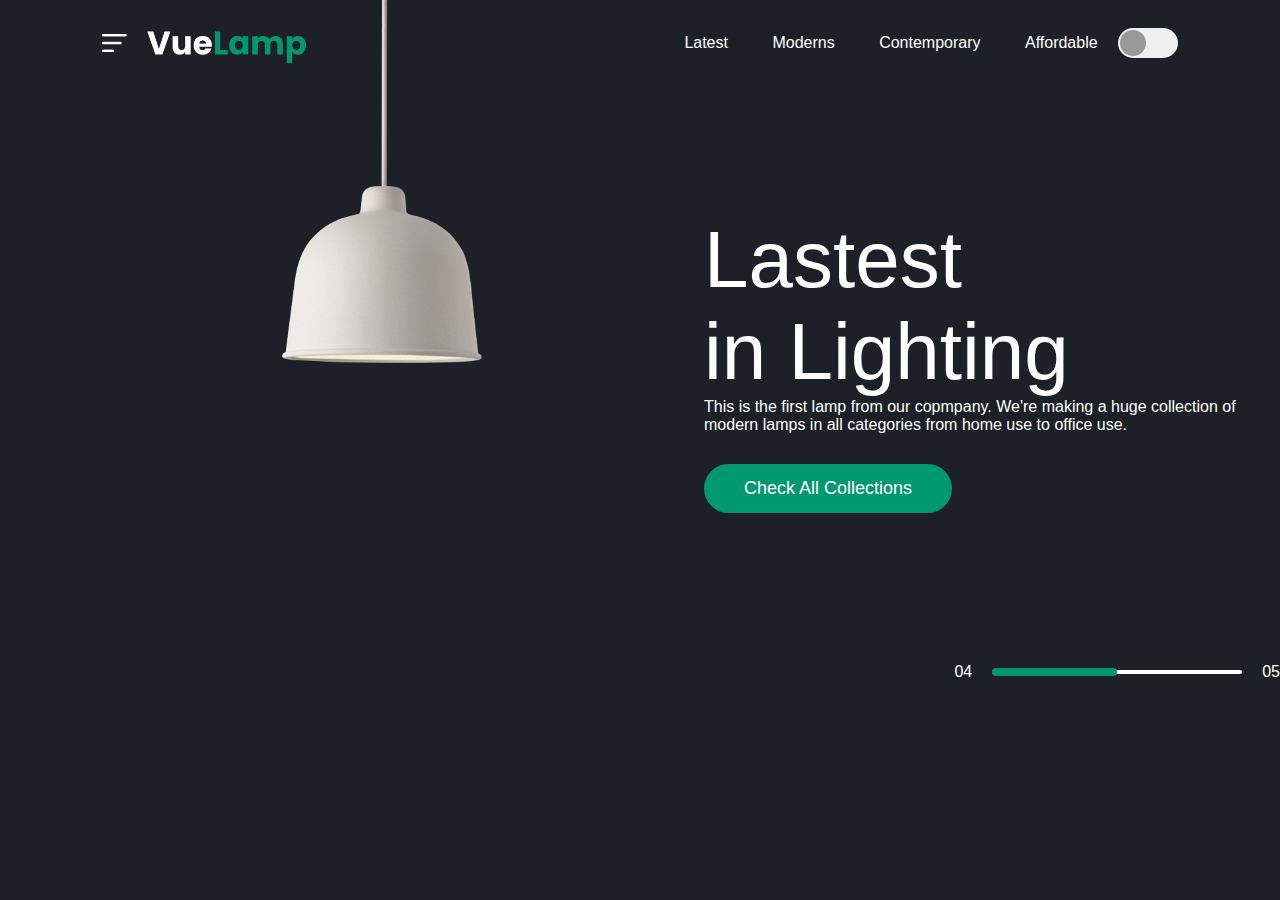
==== index.html @ d250e053 "second commit" ====
<!DOCTYPE html>
<html>
    <head>
        <meta name="viewport" content="widht=device-width, initial-scale=1.0">
        <title>VueLamp - Proffesional Lamps</title>
        <link rel="stylesheet" href="style.css">
        <link rel="stylesheet" href="Latest.html">
       
    </head>

    <body>

       <div class="hero">
           <nav>
                <img src="images/menu.png" class="menu-img">
                <img src="images/logo.png" class="logo">
                <ul>
                    <li>
                        <a href="Latest.html">Latest</a>
                    </li>
                    <li>
                        <a href="">Moderns</a>
                    </li>
                    <li>
                        <a href="">Contemporary</a>
                    </li>
                    <li>
                        <a href="">Affordable</a>
                    </li>
                </ul>

                <button type="button" onclick="toggleBtn()" id="btn"><span></span></button>
           </nav>

           <div class="lamp-container"> 
               <img src="images/lamp.png" class="lamp">
               <img src="images/light.png" class="light" id="light">
           </div>

           <div class="text-container">
               <h1>Lastest <br>in Lighting</h1>
               <p>This is the first lamp from our copmpany. We're making a huge collection of modern lamps in all categories from home use to office use.
               </p>
               <a href="">Check All Collections</a>
               <div class="control">
                   <p>04 </p>
                  <dive class="line"><span></span></dive>
                   <p>05 </p>
               </div>
           </div>

       </div>

       <script>
           var btn = document.getElementById("btn");
           var light = document.getElementById("light");


           function toggleBtn(){
               btn.classList.toggle("active");
               light.classList.toggle("on");

           }
       </script>

    </body>
</html>
---- style.css ----
*{
    margin: 0;
    padding: 0;
    font-family: 'poppins', sans-serif;
    box-sizing: border-box;
}

.hero{
       background: #1d2026;
       min-height: 100vh;
       width: 100%;
       color: #fff;
       position: relative;
}
nav{
    display: flex;
    align-items: center;
    padding: 20px 8%;
}

nav .menu-img{
    width: 25px;
    margin-right: 20px;
    cursor: pointer;
}
nav .logo{
    width: 160px;
    cursor: pointer;
}
nav ul{
    flex: 1;
    text-align: right;
}
nav ul li{
    display: inline-block;
    list-style: none;
    margin: 0 20px;
}
nav ul li a{
    text-decoration: none;
    color: #fff;
}
button{
    background: #efefef;
    height: 30px;
    width: 60px;
    border-radius: 20px;
    border: 0;
    outline: 0;
    cursor: pointer;
    transition: background 0.5s;

}

button span{
    display: block;
    background: #999;
    height: 26px;
    width: 26px;
    border-radius: 50%;
    margin-left: 2px;
    transition: background 0.5s, margin-left 0.5s;
}

.light{
    position: absolute;
    top: 97%;
    left: 50%;
    transform: translateX(-50%);
    width: 700px;
    margin-left: -10px;
    opacity: 0;
    transition: opacity 1.5s;

    
}

.lamp-container
{
    position: absolute;
    top: -20px;
    left: 22%;
    width: 200px;
}

.lamp{
    width: 100%;
}

.text-container{
    max-width: 600px;
    margin-top: 10%;
    margin-left: 55%;
}

.text-container h1{
    font-size: 80px;
    font-weight: 400;

}

.text-container a{
    text-decoration: none;
    background: #00986f;
    padding: 14px 40px;
    display: inline-block;
    color: #fff;
    font-size: 18px;
    margin-top: 30px;
    border-radius: 30px;
}

.control{
    display: flex;
    align-items: center;
    justify-content: flex-end;
    margin-top: 150px;
}
.control .line{
    width: 250px;
    height: 4px;
    background: #fff;
    margin: 0 20px;
    border-radius: 2px;
}
.control .line span{
    width: 50%;
    height: 8px;
    margin-top: -2px;
    border-radius: 4px;
    background: #00986f;
    display: block;
}
.active{
    background: green;

}
.active span{
    background: #fff;

margin-left: 31px;
}

.on{
    opacity: 1;
}
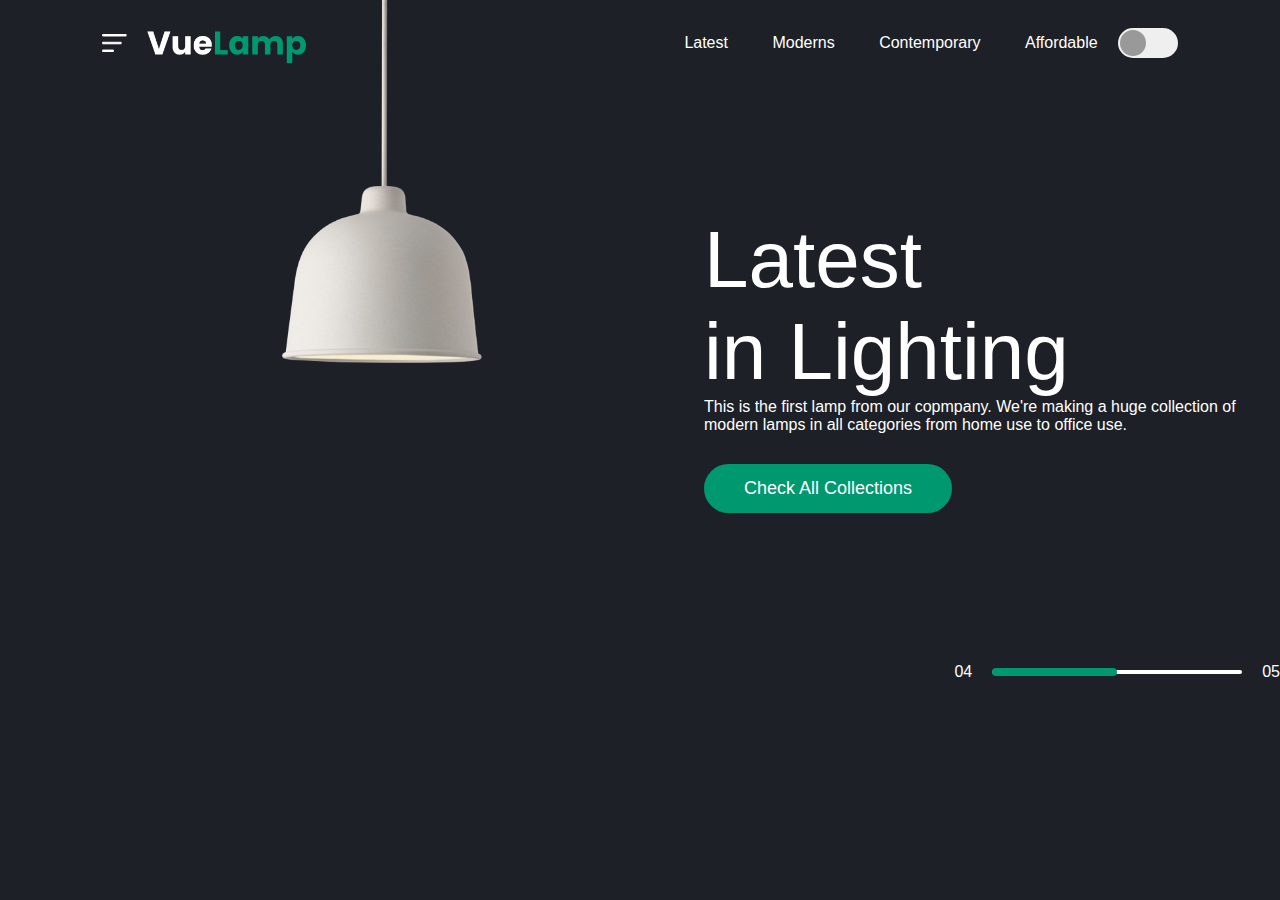
==== commit 985f2057: "first commit" ====
--- a/index.html
+++ b/index.html
@@ -2,7 +2,7 @@
 <html>
     <head>
         <meta name="viewport" content="widht=device-width, initial-scale=1.0">
-        <title>VueLamp - Proffesional Lamps</title>
+        <title>VueLamp - Proffesional lamps</title>
         <link rel="stylesheet" href="style.css">
         <link rel="stylesheet" href="Latest.html">
        
@@ -19,13 +19,13 @@
                         <a href="Latest.html">Latest</a>
                     </li>
                     <li>
-                        <a href="">Moderns</a>
+                        <a href="Moderns.html">Moderns</a>
                     </li>
                     <li>
-                        <a href="">Contemporary</a>
+                        <a href="Contemporary.html">Contemporary</a>
                     </li>
                     <li>
-                        <a href="">Affordable</a>
+                        <a href="Affordable.html">Affordable</a>
                     </li>
                 </ul>
 
@@ -38,7 +38,7 @@
            </div>
 
            <div class="text-container">
-               <h1>Lastest <br>in Lighting</h1>
+               <h1>Latest <br>in Lighting</h1>
                <p>This is the first lamp from our copmpany. We're making a huge collection of modern lamps in all categories from home use to office use.
                </p>
                <a href="">Check All Collections</a>
@@ -48,6 +48,8 @@
                    <p>05 </p>
                </div>
            </div>
+
+              
 
        </div>
 
@@ -63,5 +65,7 @@
            }
        </script>
 
+      
+
     </body>
 </html>--- a/style.css
+++ b/style.css
@@ -144,3 +144,6 @@
 .on{
     opacity: 1;
 }
+
+
+
